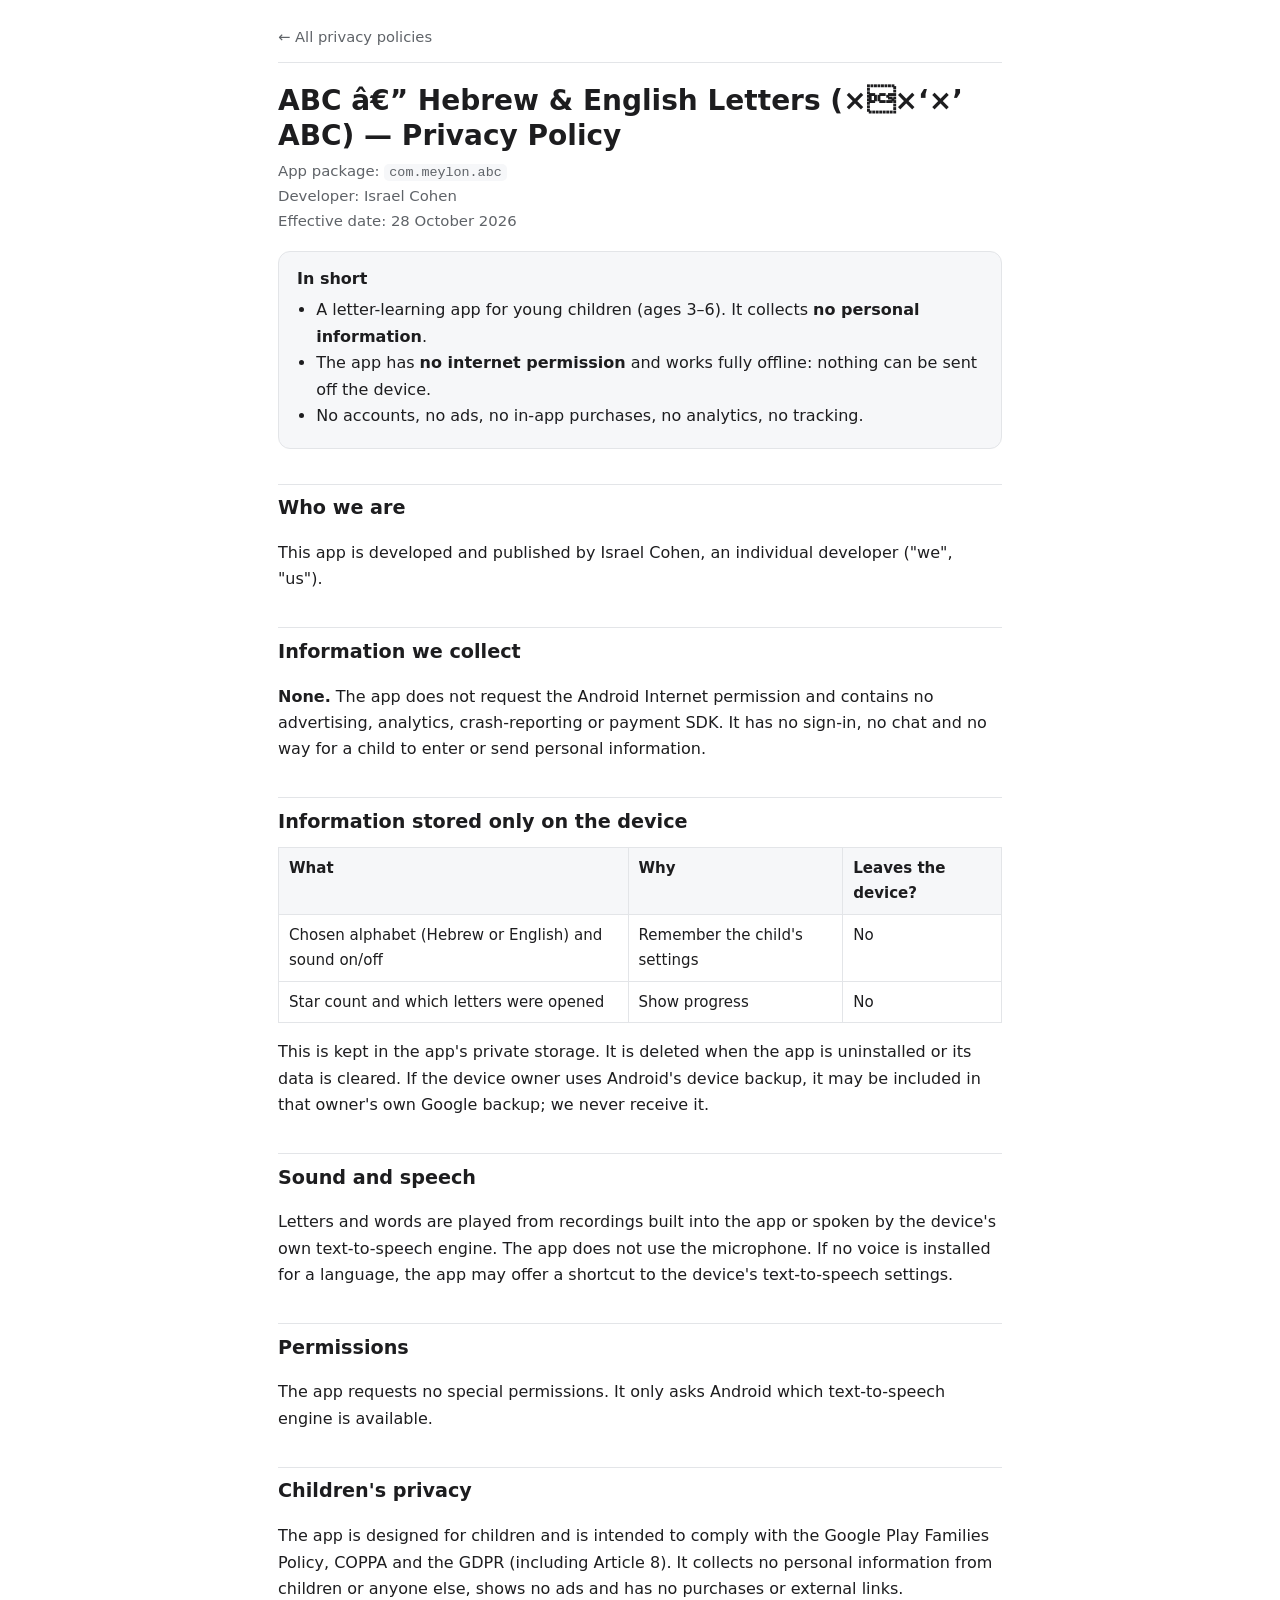
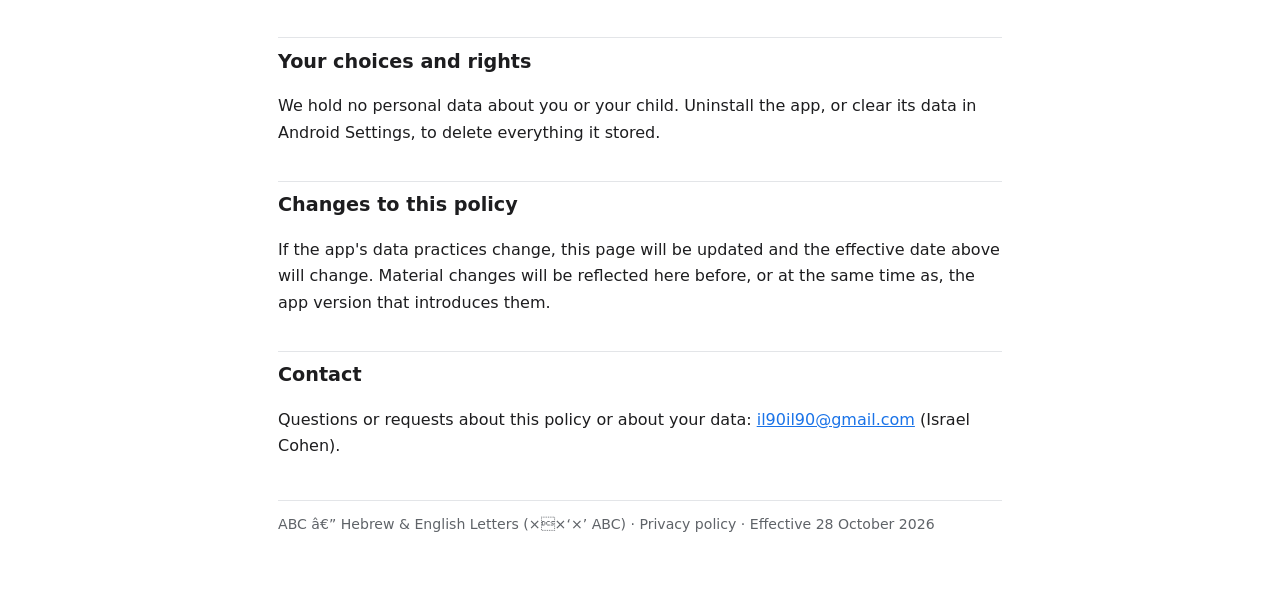
==== abc/index.html @ 8bd0705a "Add abc privacy policy This file contains the privacy policy for the ABC app, detailing information " ====
<!DOCTYPE html>
<html lang="en">
<head>
<meta charset="utf-8">
<meta name="viewport" content="width=device-width,initial-scale=1">
<title>ABC (××‘×’) â€” Privacy Policy</title>
<meta name="description" content="Privacy policy for ABC â€” Hebrew &amp; English Letters (××‘×’ ABC) (com.meylon.abc) by Israel Cohen.">
<link rel="stylesheet" href="../style.css">
</head>
<body>
<main>
<header class="top"><a href="../">&larr; All privacy policies</a></header>
<h1>ABC â€” Hebrew &amp; English Letters (××‘×’ ABC) &mdash; Privacy Policy</h1>
<p class="meta">App package: <code>com.meylon.abc</code><br>Developer: Israel Cohen<br>Effective date: 28 October 2026</p>
<div class="summary"><strong>In short</strong>
<ul>
<li>A letter-learning app for young children (ages 3&ndash;6). It collects <strong>no personal information</strong>.</li>
<li>The app has <strong>no internet permission</strong> and works fully offline: nothing can be sent off the device.</li>
<li>No accounts, no ads, no in-app purchases, no analytics, no tracking.</li>
</ul></div>

<h2>Who we are</h2>
<p>This app is developed and published by Israel Cohen, an individual developer ("we", "us").</p>

<h2>Information we collect</h2>
<p><strong>None.</strong> The app does not request the Android Internet permission and contains no advertising, analytics, crash-reporting or payment SDK. It has no sign-in, no chat and no way for a child to enter or send personal information.</p>

<h2>Information stored only on the device</h2>
<div class="table-wrap"><table><thead><tr><th>What</th><th>Why</th><th>Leaves the device?</th></tr></thead><tbody><tr><td>Chosen alphabet (Hebrew or English) and sound on/off</td><td>Remember the child's settings</td><td>No</td></tr><tr><td>Star count and which letters were opened</td><td>Show progress</td><td>No</td></tr></tbody></table></div>
<p>This is kept in the app's private storage. It is deleted when the app is uninstalled or its data is cleared. If the device owner uses Android's device backup, it may be included in that owner's own Google backup; we never receive it.</p>

<h2>Sound and speech</h2>
<p>Letters and words are played from recordings built into the app or spoken by the device's own text-to-speech engine. The app does not use the microphone. If no voice is installed for a language, the app may offer a shortcut to the device's text-to-speech settings.</p>

<h2>Permissions</h2>
<p>The app requests no special permissions. It only asks Android which text-to-speech engine is available.</p>

<h2>Children's privacy</h2>
<p>The app is designed for children and is intended to comply with the Google Play Families Policy, COPPA and the GDPR (including Article 8). It collects no personal information from children or anyone else, shows no ads and has no purchases or external links.</p>

<h2>Your choices and rights</h2>
<p>We hold no personal data about you or your child. Uninstall the app, or clear its data in Android Settings, to delete everything it stored.</p>

<h2>Changes to this policy</h2>
<p>If the app's data practices change, this page will be updated and the effective date above will change. Material changes will be reflected here before, or at the same time as, the app version that introduces them.</p>
<h2>Contact</h2>
<p>Questions or requests about this policy or about your data: <a href="mailto:il90il90@gmail.com">il90il90@gmail.com</a> (Israel Cohen).</p>
<footer>ABC â€” Hebrew &amp; English Letters (××‘×’ ABC) &middot; Privacy policy &middot; Effective 28 October 2026</footer>
</main>
</body>
</html>
---- style.css ----
:root{--fg:#1d1d1f;--muted:#5f6368;--bg:#ffffff;--card:#f6f7f9;--accent:#1a73e8;--border:#e3e5e8}
@media (prefers-color-scheme:dark){:root{--fg:#e8eaed;--muted:#a0a4a8;--bg:#121314;--card:#1d1f21;--accent:#8ab4f8;--border:#2c2f33}}
*{box-sizing:border-box}
html{-webkit-text-size-adjust:100%}
body{margin:0;background:var(--bg);color:var(--fg);font:16px/1.65 system-ui,-apple-system,"Segoe UI",Roboto,Arial,sans-serif}
main{max-width:760px;margin:0 auto;padding:24px 18px 64px}
header.top{border-bottom:1px solid var(--border);margin-bottom:20px;padding-bottom:12px}
header.top a{color:var(--muted);text-decoration:none;font-size:.92rem}
h1{font-size:1.75rem;line-height:1.25;margin:.4em 0 .2em}
h2{font-size:1.2rem;margin:1.8em 0 .5em;padding-top:.4em;border-top:1px solid var(--border)}
h3{font-size:1.02rem;margin:1.2em 0 .3em}
p,li{overflow-wrap:anywhere}
.meta{color:var(--muted);font-size:.93rem;margin:0 0 1em}
.summary{background:var(--card);border:1px solid var(--border);border-radius:12px;padding:14px 18px;margin:18px 0}
.summary ul{margin:.3em 0;padding-left:1.2em}
a{color:var(--accent)}
code{font-family:ui-monospace,SFMono-Regular,Menlo,Consolas,monospace;font-size:.9em;background:var(--card);padding:1px 5px;border-radius:5px}
.table-wrap{overflow-x:auto;margin:.6em 0}
table{border-collapse:collapse;width:100%;font-size:.94rem}
th,td{border:1px solid var(--border);padding:8px 10px;text-align:left;vertical-align:top}
th{background:var(--card)}
ul.apps{list-style:none;padding:0}
ul.apps li{border:1px solid var(--border);border-radius:12px;padding:14px 16px;margin:10px 0;background:var(--card)}
ul.apps a{font-weight:600;font-size:1.05rem;text-decoration:none}
footer{margin-top:40px;color:var(--muted);font-size:.88rem;border-top:1px solid var(--border);padding-top:12px}
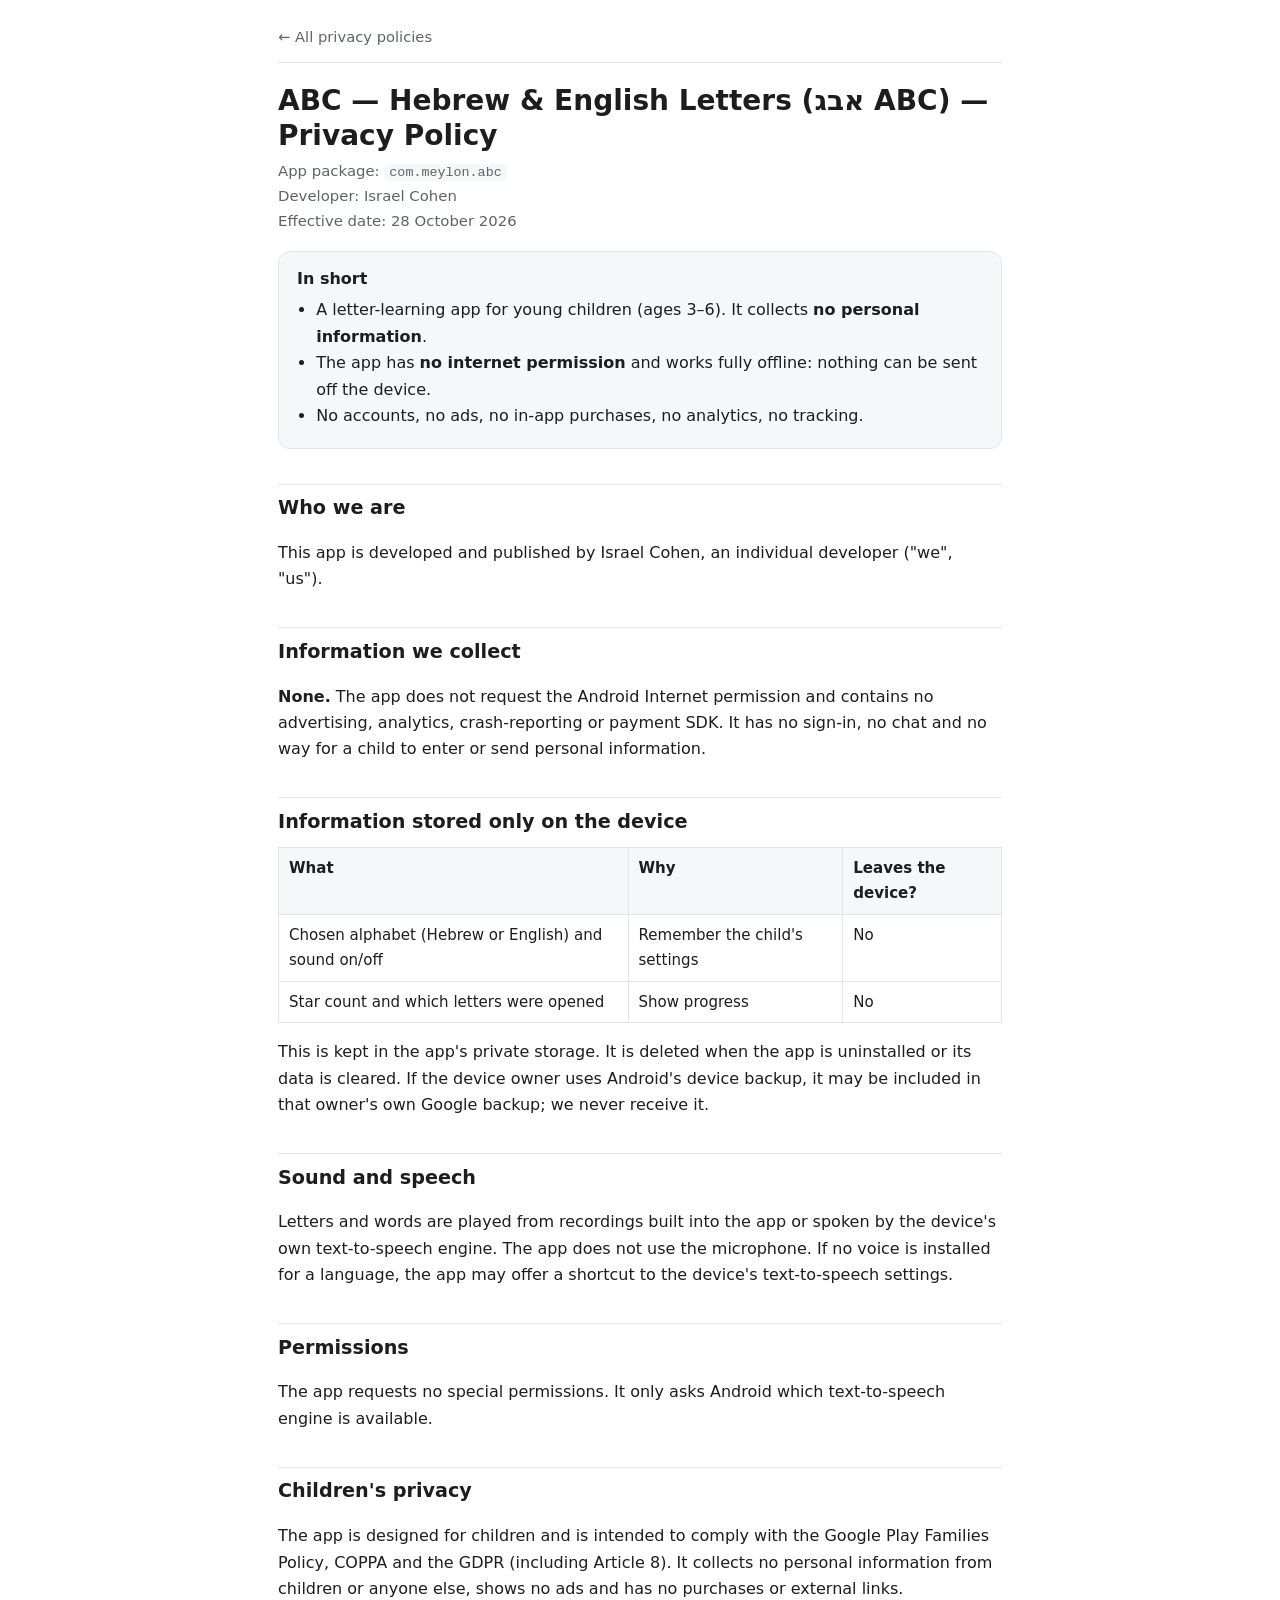
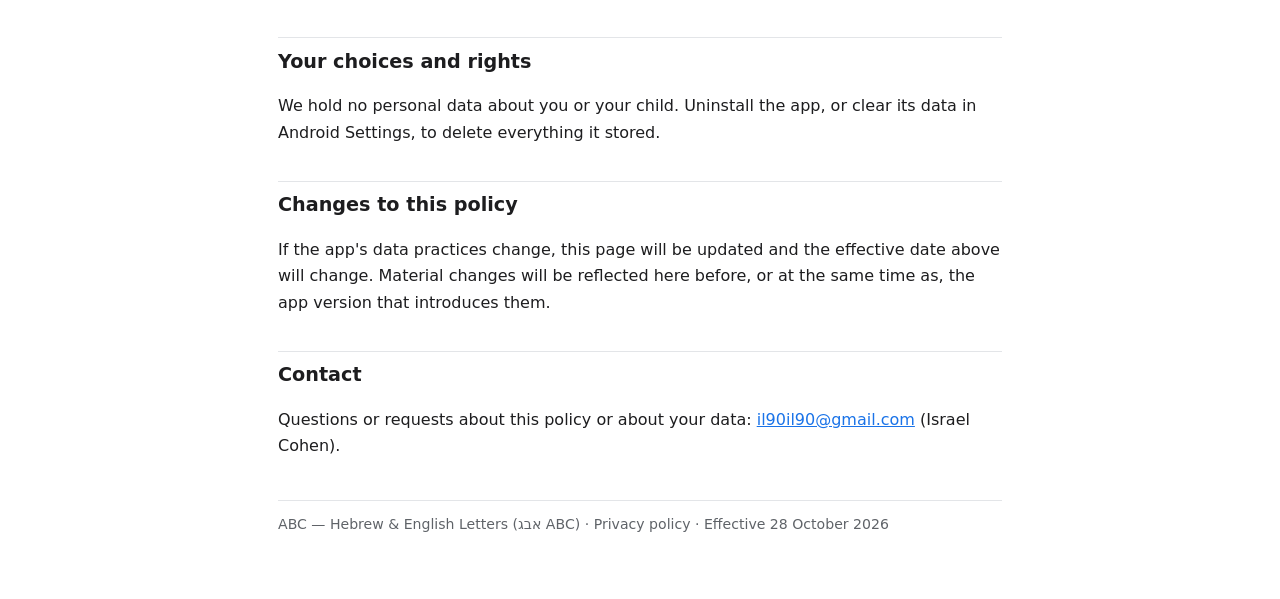
==== commit bb4d3149: "Fix encoding in abc privacy policy" ====
--- a/abc/index.html
+++ b/abc/index.html
@@ -3,14 +3,14 @@
 <head>
 <meta charset="utf-8">
 <meta name="viewport" content="width=device-width,initial-scale=1">
-<title>ABC (××‘×’) â€” Privacy Policy</title>
-<meta name="description" content="Privacy policy for ABC â€” Hebrew &amp; English Letters (××‘×’ ABC) (com.meylon.abc) by Israel Cohen.">
+<title>ABC (&#1488;&#1489;&#1490;) &#8212; Privacy Policy</title>
+<meta name="description" content="Privacy policy for ABC &#8212; Hebrew &amp; English Letters (&#1488;&#1489;&#1490; ABC) (com.meylon.abc) by Israel Cohen.">
 <link rel="stylesheet" href="../style.css">
 </head>
 <body>
 <main>
 <header class="top"><a href="../">&larr; All privacy policies</a></header>
-<h1>ABC â€” Hebrew &amp; English Letters (××‘×’ ABC) &mdash; Privacy Policy</h1>
+<h1>ABC &#8212; Hebrew &amp; English Letters (&#1488;&#1489;&#1490; ABC) &mdash; Privacy Policy</h1>
 <p class="meta">App package: <code>com.meylon.abc</code><br>Developer: Israel Cohen<br>Effective date: 28 October 2026</p>
 <div class="summary"><strong>In short</strong>
 <ul>
@@ -45,7 +45,7 @@
 <p>If the app's data practices change, this page will be updated and the effective date above will change. Material changes will be reflected here before, or at the same time as, the app version that introduces them.</p>
 <h2>Contact</h2>
 <p>Questions or requests about this policy or about your data: <a href="mailto:il90il90@gmail.com">il90il90@gmail.com</a> (Israel Cohen).</p>
-<footer>ABC â€” Hebrew &amp; English Letters (××‘×’ ABC) &middot; Privacy policy &middot; Effective 28 October 2026</footer>
+<footer>ABC &#8212; Hebrew &amp; English Letters (&#1488;&#1489;&#1490; ABC) &middot; Privacy policy &middot; Effective 28 October 2026</footer>
 </main>
 </body>
 </html>
